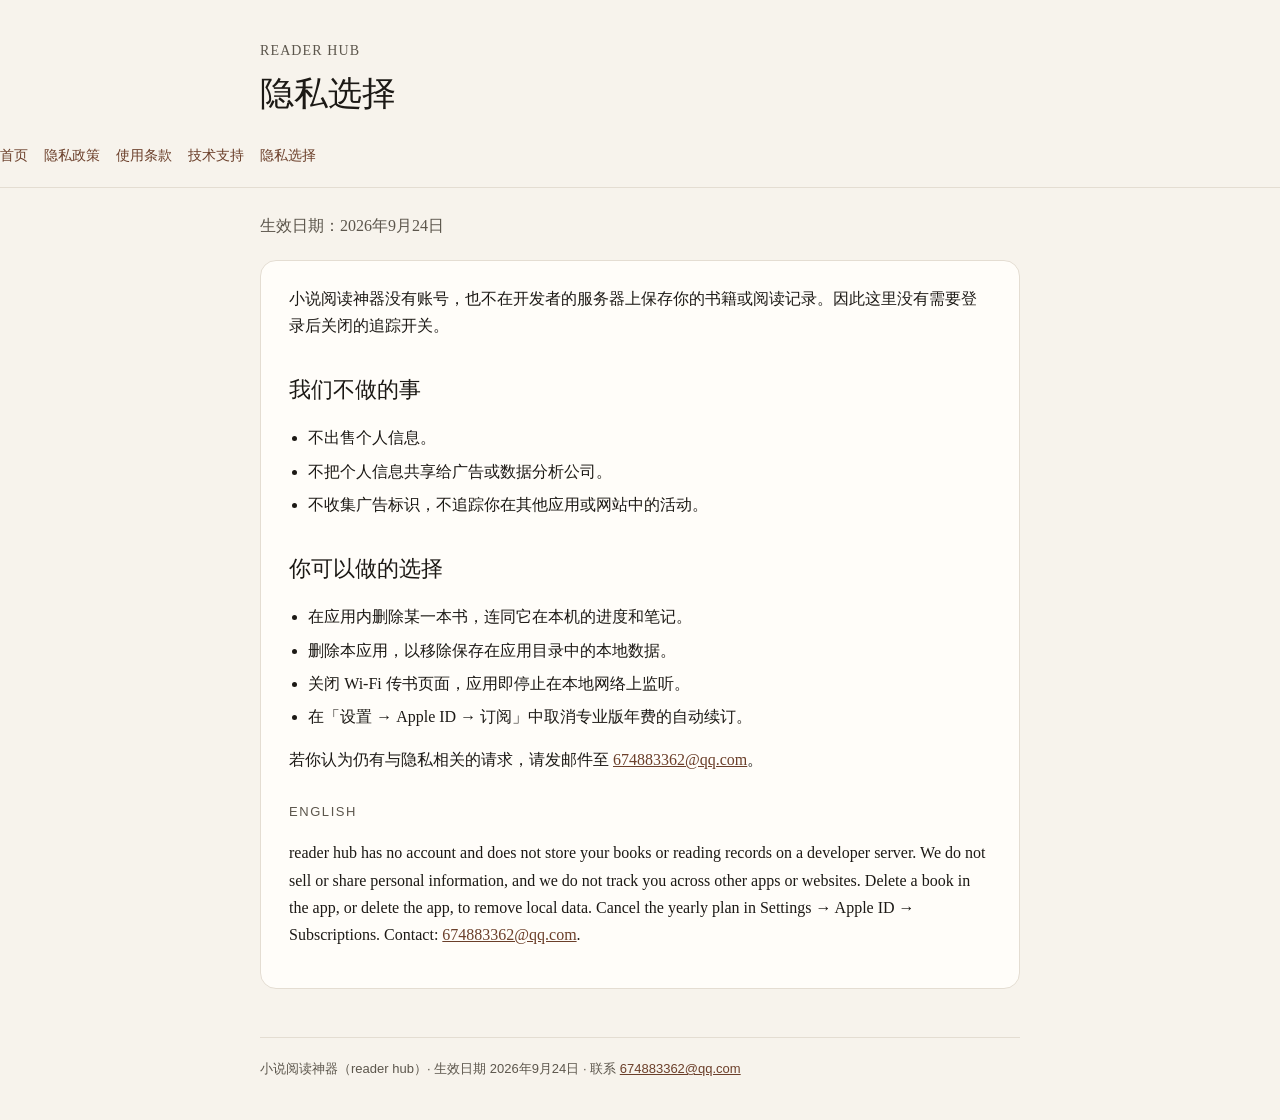
==== choices/index.html @ 91692af6 "Publish privacy policy, terms, and support pages for reader hub. Co-authored-by: Cursor <cursoragent" ====
<!DOCTYPE html>
<html lang="zh-Hans">
<head>
  <meta charset="utf-8">
  <meta name="viewport" content="width=device-width, initial-scale=1">
  <title>隐私选择 — reader hub</title>
  <link rel="stylesheet" href="../style.css">
</head>
<body>
  <header>
    <a class="brand" href="../">reader hub</a>
    <h1>隐私选择</h1>
  </header>
  <nav class="site">
    <a href="../">首页</a>
    <a href="../privacy/">隐私政策</a>
    <a href="../terms/">使用条款</a>
    <a href="../support/">技术支持</a>
    <a href="../choices/">隐私选择</a>
  </nav>
  <main>
    
<p class="meta">生效日期：2026年9月24日</p>
<section class="card">
  <p>小说阅读神器没有账号，也不在开发者的服务器上保存你的书籍或阅读记录。因此这里没有需要登录后关闭的追踪开关。</p>
  <h2>我们不做的事</h2>
  <ul>
    <li>不出售个人信息。</li>
    <li>不把个人信息共享给广告或数据分析公司。</li>
    <li>不收集广告标识，不追踪你在其他应用或网站中的活动。</li>
  </ul>
  <h2>你可以做的选择</h2>
  <ul>
    <li>在应用内删除某一本书，连同它在本机的进度和笔记。</li>
    <li>删除本应用，以移除保存在应用目录中的本地数据。</li>
    <li>关闭 Wi-Fi 传书页面，应用即停止在本地网络上监听。</li>
    <li>在「设置 → Apple ID → 订阅」中取消专业版年费的自动续订。</li>
  </ul>
  <p>若你认为仍有与隐私相关的请求，请发邮件至 <a href="mailto:674883362@qq.com">674883362@qq.com</a>。</p>
  <p class="lang">English</p>
  <p>reader hub has no account and does not store your books or reading records on a developer server. We do not sell or share personal information, and we do not track you across other apps or websites. Delete a book in the app, or delete the app, to remove local data. Cancel the yearly plan in Settings → Apple ID → Subscriptions. Contact: <a href="mailto:674883362@qq.com">674883362@qq.com</a>.</p>
</section>

  </main>
  <footer>
    小说阅读神器（reader hub）· 生效日期 2026年9月24日 · 联系 <a href="mailto:674883362@qq.com">674883362@qq.com</a>
  </footer>
</body>
</html>
---- style.css ----
:root {
  color-scheme: light;
  --ink: #1c1915;
  --muted: #5c564c;
  --line: #e4ddd2;
  --paper: #f7f3ec;
  --card: #fffdf9;
  --accent: #6b3f2a;
}
* { box-sizing: border-box; }
html { scroll-behavior: smooth; }
body {
  margin: 0;
  background: var(--paper);
  color: var(--ink);
  font-family: "Iowan Old Style", "Palatino Linotype", Palatino, "Songti SC", "Source Han Serif SC", serif;
  line-height: 1.7;
}
a { color: var(--accent); }
header, main, footer { width: min(760px, calc(100% - 40px)); margin: 0 auto; }
header { padding: 36px 0 12px; }
.brand { font-size: 14px; letter-spacing: 0.08em; text-transform: uppercase; color: var(--muted); text-decoration: none; }
h1 { font-weight: 500; font-size: 34px; line-height: 1.25; margin: 10px 0 8px; }
h2 { font-weight: 500; font-size: 22px; margin: 32px 0 8px; }
.lede, .meta { color: var(--muted); }
nav.site {
  display: flex; flex-wrap: wrap; gap: 8px 16px;
  padding: 8px 0 20px;
  border-bottom: 1px solid var(--line);
  font-family: -apple-system, BlinkMacSystemFont, "PingFang SC", sans-serif;
  font-size: 14px;
}
nav.site a { text-decoration: none; }
main { padding: 8px 0 48px; }
section.card {
  background: var(--card);
  border: 1px solid var(--line);
  border-radius: 16px;
  padding: 8px 28px 24px;
  margin-top: 20px;
}
ul { padding-left: 1.2em; }
li { margin: 6px 0; }
footer {
  border-top: 1px solid var(--line);
  padding: 20px 0 40px;
  color: var(--muted);
  font-family: -apple-system, BlinkMacSystemFont, "PingFang SC", sans-serif;
  font-size: 13px;
}
.lang {
  margin-top: 28px;
  font-family: -apple-system, BlinkMacSystemFont, "PingFang SC", sans-serif;
  font-size: 13px;
  letter-spacing: 0.12em;
  text-transform: uppercase;
  color: var(--muted);
}
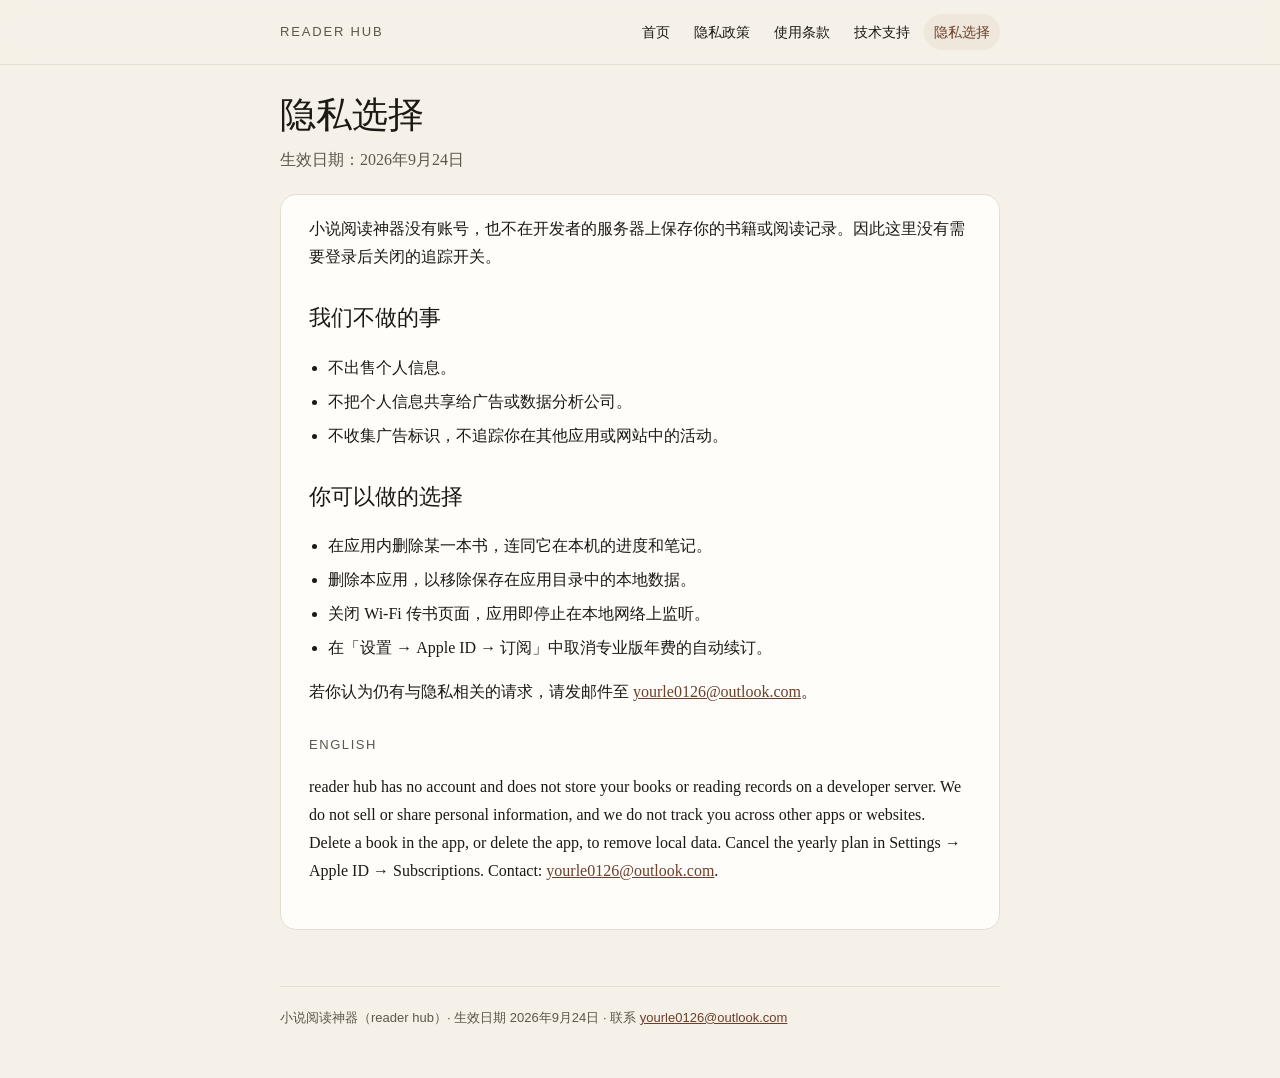
==== commit be87c528: "Align the top navigation with the page column and update the contact email. Co-authored-by: Cursor <" ====
--- a/choices/index.html
+++ b/choices/index.html
@@ -7,20 +7,22 @@
   <link rel="stylesheet" href="../style.css">
 </head>
 <body>
-  <header>
-    <a class="brand" href="../">reader hub</a>
-    <h1>隐私选择</h1>
+  <header class="bar">
+    <div class="wrap bar-inner">
+      <a class="brand" href="../">reader hub</a>
+      <nav class="site">
+      <a href="../">首页</a>
+      <a href="../privacy/">隐私政策</a>
+      <a href="../terms/">使用条款</a>
+      <a href="../support/">技术支持</a>
+      <a href="../choices/" class="current">隐私选择</a>
+      </nav>
+    </div>
   </header>
-  <nav class="site">
-    <a href="../">首页</a>
-    <a href="../privacy/">隐私政策</a>
-    <a href="../terms/">使用条款</a>
-    <a href="../support/">技术支持</a>
-    <a href="../choices/">隐私选择</a>
-  </nav>
-  <main>
-    
-<p class="meta">生效日期：2026年9月24日</p>
+  <div class="wrap">
+    <main>
+      <h1>隐私选择</h1>
+      <p class="meta">生效日期：2026年9月24日</p>
 <section class="card">
   <p>小说阅读神器没有账号，也不在开发者的服务器上保存你的书籍或阅读记录。因此这里没有需要登录后关闭的追踪开关。</p>
   <h2>我们不做的事</h2>
@@ -36,14 +38,14 @@
     <li>关闭 Wi-Fi 传书页面，应用即停止在本地网络上监听。</li>
     <li>在「设置 → Apple ID → 订阅」中取消专业版年费的自动续订。</li>
   </ul>
-  <p>若你认为仍有与隐私相关的请求，请发邮件至 <a href="mailto:674883362@qq.com">674883362@qq.com</a>。</p>
+  <p>若你认为仍有与隐私相关的请求，请发邮件至 <a href="mailto:yourle0126@outlook.com">yourle0126@outlook.com</a>。</p>
   <p class="lang">English</p>
-  <p>reader hub has no account and does not store your books or reading records on a developer server. We do not sell or share personal information, and we do not track you across other apps or websites. Delete a book in the app, or delete the app, to remove local data. Cancel the yearly plan in Settings → Apple ID → Subscriptions. Contact: <a href="mailto:674883362@qq.com">674883362@qq.com</a>.</p>
+  <p>reader hub has no account and does not store your books or reading records on a developer server. We do not sell or share personal information, and we do not track you across other apps or websites. Delete a book in the app, or delete the app, to remove local data. Cancel the yearly plan in Settings → Apple ID → Subscriptions. Contact: <a href="mailto:yourle0126@outlook.com">yourle0126@outlook.com</a>.</p>
 </section>
-
-  </main>
-  <footer>
-    小说阅读神器（reader hub）· 生效日期 2026年9月24日 · 联系 <a href="mailto:674883362@qq.com">674883362@qq.com</a>
-  </footer>
+    </main>
+    <footer>
+      小说阅读神器（reader hub）· 生效日期 2026年9月24日 · 联系 <a href="mailto:yourle0126@outlook.com">yourle0126@outlook.com</a>
+    </footer>
+  </div>
 </body>
 </html>
--- a/style.css
+++ b/style.css
@@ -3,9 +3,10 @@
   --ink: #1c1915;
   --muted: #5c564c;
   --line: #e4ddd2;
-  --paper: #f7f3ec;
+  --paper: #f6f1e8;
   --card: #fffdf9;
   --accent: #6b3f2a;
+  --chip: #efe7db;
 }
 * { box-sizing: border-box; }
 html { scroll-behavior: smooth; }
@@ -14,36 +15,77 @@
   background: var(--paper);
   color: var(--ink);
   font-family: "Iowan Old Style", "Palatino Linotype", Palatino, "Songti SC", "Source Han Serif SC", serif;
-  line-height: 1.7;
+  line-height: 1.75;
 }
 a { color: var(--accent); }
-header, main, footer { width: min(760px, calc(100% - 40px)); margin: 0 auto; }
-header { padding: 36px 0 12px; }
-.brand { font-size: 14px; letter-spacing: 0.08em; text-transform: uppercase; color: var(--muted); text-decoration: none; }
-h1 { font-weight: 500; font-size: 34px; line-height: 1.25; margin: 10px 0 8px; }
-h2 { font-weight: 500; font-size: 22px; margin: 32px 0 8px; }
-.lede, .meta { color: var(--muted); }
+.wrap {
+  width: min(720px, calc(100% - 40px));
+  margin: 0 auto;
+}
+.bar {
+  position: sticky;
+  top: 0;
+  z-index: 2;
+  background: color-mix(in srgb, var(--paper) 92%, transparent);
+  backdrop-filter: blur(10px);
+  border-bottom: 1px solid var(--line);
+}
+.bar-inner {
+  display: flex;
+  align-items: center;
+  justify-content: space-between;
+  gap: 16px 28px;
+  min-height: 64px;
+  padding: 10px 0;
+}
+.brand {
+  flex: 0 0 auto;
+  font-family: -apple-system, BlinkMacSystemFont, "PingFang SC", sans-serif;
+  font-size: 13px;
+  letter-spacing: 0.14em;
+  text-transform: uppercase;
+  color: var(--muted);
+  text-decoration: none;
+}
 nav.site {
-  display: flex; flex-wrap: wrap; gap: 8px 16px;
-  padding: 8px 0 20px;
-  border-bottom: 1px solid var(--line);
+  display: flex;
+  flex-wrap: wrap;
+  justify-content: flex-end;
+  gap: 4px;
   font-family: -apple-system, BlinkMacSystemFont, "PingFang SC", sans-serif;
   font-size: 14px;
 }
-nav.site a { text-decoration: none; }
-main { padding: 8px 0 48px; }
+nav.site a {
+  color: var(--ink);
+  text-decoration: none;
+  padding: 6px 10px;
+  border-radius: 999px;
+}
+nav.site a.current {
+  background: var(--chip);
+  color: var(--accent);
+}
+h1 {
+  font-weight: 500;
+  font-size: 36px;
+  line-height: 1.25;
+  margin: 28px 0 8px;
+}
+h2 { font-weight: 500; font-size: 22px; margin: 28px 0 8px; }
+.lede, .meta { color: var(--muted); margin: 0; }
+main { padding-bottom: 56px; }
 section.card {
   background: var(--card);
   border: 1px solid var(--line);
   border-radius: 16px;
-  padding: 8px 28px 24px;
+  padding: 4px 28px 28px;
   margin-top: 20px;
 }
 ul { padding-left: 1.2em; }
 li { margin: 6px 0; }
 footer {
   border-top: 1px solid var(--line);
-  padding: 20px 0 40px;
+  padding: 20px 0 48px;
   color: var(--muted);
   font-family: -apple-system, BlinkMacSystemFont, "PingFang SC", sans-serif;
   font-size: 13px;
@@ -56,3 +98,9 @@
   text-transform: uppercase;
   color: var(--muted);
 }
+@media (max-width: 680px) {
+  .bar-inner { align-items: flex-start; flex-direction: column; gap: 8px; padding: 14px 0; }
+  nav.site { justify-content: flex-start; margin-left: -10px; }
+  h1 { font-size: 30px; }
+  section.card { padding: 4px 18px 20px; }
+}
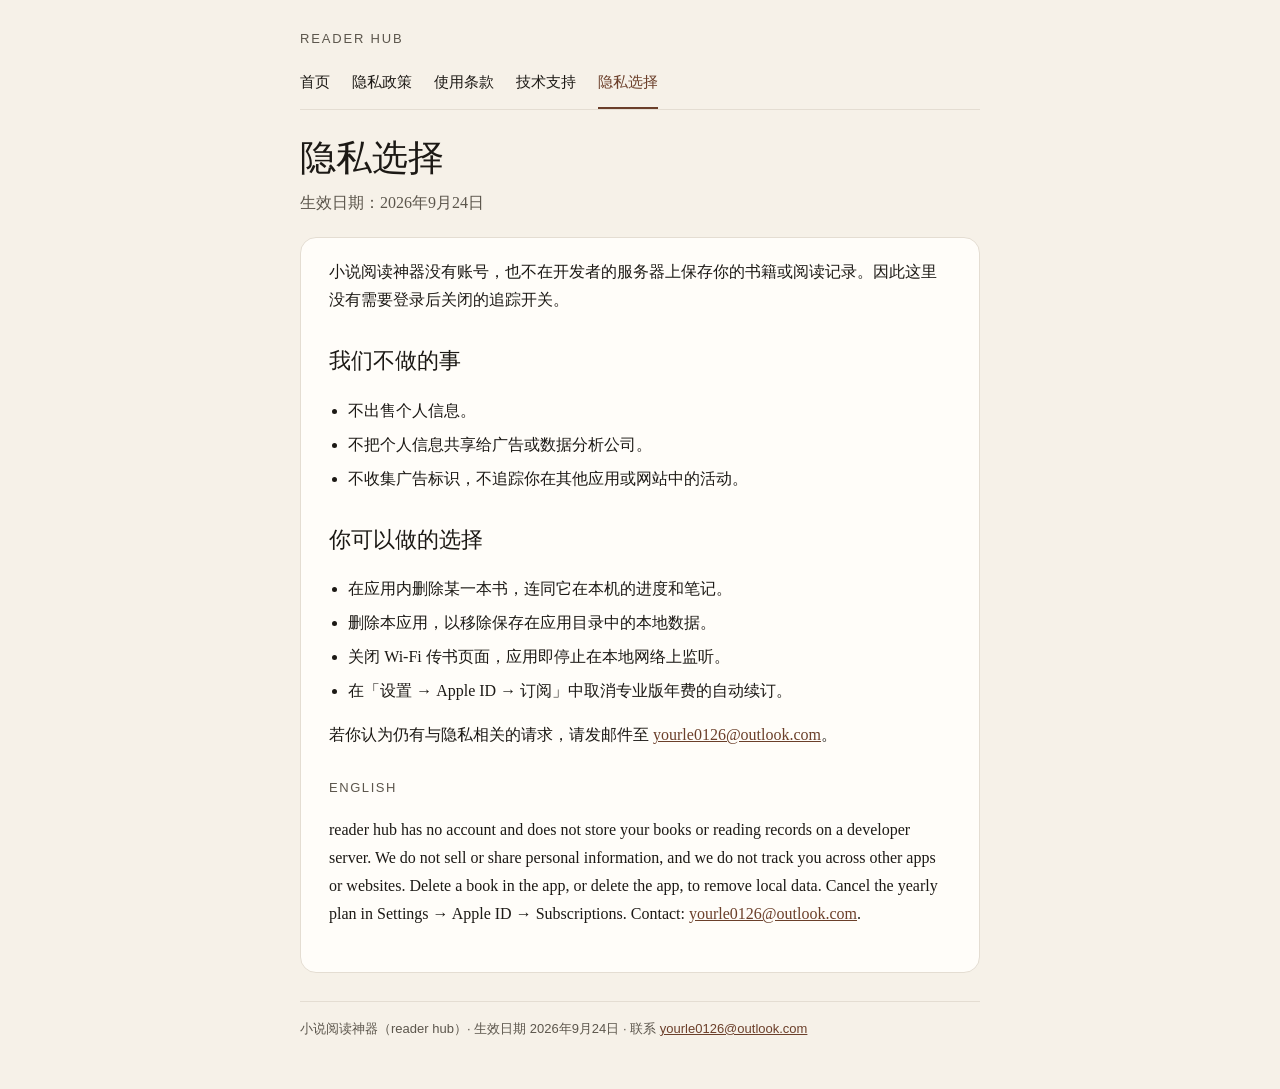
==== commit 45983530: "Align the navigation with the title on every page. Co-authored-by: Cursor <cursoragent@cursor.com>" ====
--- a/choices/index.html
+++ b/choices/index.html
@@ -4,22 +4,20 @@
   <meta charset="utf-8">
   <meta name="viewport" content="width=device-width, initial-scale=1">
   <title>隐私选择 — reader hub</title>
-  <link rel="stylesheet" href="../style.css">
+  <link rel="stylesheet" href="../style.css?v=5">
 </head>
 <body>
-  <header class="bar">
-    <div class="wrap bar-inner">
+  <div class="sheet">
+    <header>
       <a class="brand" href="../">reader hub</a>
       <nav class="site">
-      <a href="../">首页</a>
-      <a href="../privacy/">隐私政策</a>
-      <a href="../terms/">使用条款</a>
-      <a href="../support/">技术支持</a>
-      <a href="../choices/" class="current">隐私选择</a>
+        <a href="../">首页</a>
+        <a href="../privacy/">隐私政策</a>
+        <a href="../terms/">使用条款</a>
+        <a href="../support/">技术支持</a>
+        <a href="../choices/" class="current">隐私选择</a>
       </nav>
-    </div>
-  </header>
-  <div class="wrap">
+    </header>
     <main>
       <h1>隐私选择</h1>
       <p class="meta">生效日期：2026年9月24日</p>
--- a/style.css
+++ b/style.css
@@ -6,7 +6,6 @@
   --paper: #f6f1e8;
   --card: #fffdf9;
   --accent: #6b3f2a;
-  --chip: #efe7db;
 }
 * { box-sizing: border-box; }
 html { scroll-behavior: smooth; }
@@ -18,28 +17,15 @@
   line-height: 1.75;
 }
 a { color: var(--accent); }
-.wrap {
-  width: min(720px, calc(100% - 40px));
+
+/* One column. Brand, nav, title and body share the same left edge. */
+.sheet {
+  width: min(680px, calc(100% - 48px));
   margin: 0 auto;
-}
-.bar {
-  position: sticky;
-  top: 0;
-  z-index: 2;
-  background: color-mix(in srgb, var(--paper) 92%, transparent);
-  backdrop-filter: blur(10px);
-  border-bottom: 1px solid var(--line);
-}
-.bar-inner {
-  display: flex;
-  align-items: center;
-  justify-content: space-between;
-  gap: 16px 28px;
-  min-height: 64px;
-  padding: 10px 0;
+  padding: 28px 0 48px;
 }
 .brand {
-  flex: 0 0 auto;
+  display: block;
   font-family: -apple-system, BlinkMacSystemFont, "PingFang SC", sans-serif;
   font-size: 13px;
   letter-spacing: 0.14em;
@@ -50,30 +36,33 @@
 nav.site {
   display: flex;
   flex-wrap: wrap;
-  justify-content: flex-end;
-  gap: 4px;
+  justify-content: flex-start;
+  gap: 8px 22px;
+  margin: 18px 0 0;
+  padding: 0 0 14px;
+  border-bottom: 1px solid var(--line);
   font-family: -apple-system, BlinkMacSystemFont, "PingFang SC", sans-serif;
-  font-size: 14px;
+  font-size: 15px;
 }
 nav.site a {
   color: var(--ink);
   text-decoration: none;
-  padding: 6px 10px;
-  border-radius: 999px;
+  padding: 0;
 }
 nav.site a.current {
-  background: var(--chip);
   color: var(--accent);
+  box-shadow: inset 0 -2px 0 var(--accent);
+  padding-bottom: 12px;
+  margin-bottom: -14px;
 }
 h1 {
   font-weight: 500;
   font-size: 36px;
   line-height: 1.25;
-  margin: 28px 0 8px;
+  margin: 26px 0 8px;
 }
 h2 { font-weight: 500; font-size: 22px; margin: 28px 0 8px; }
 .lede, .meta { color: var(--muted); margin: 0; }
-main { padding-bottom: 56px; }
 section.card {
   background: var(--card);
   border: 1px solid var(--line);
@@ -84,8 +73,9 @@
 ul { padding-left: 1.2em; }
 li { margin: 6px 0; }
 footer {
+  margin-top: 28px;
   border-top: 1px solid var(--line);
-  padding: 20px 0 48px;
+  padding-top: 16px;
   color: var(--muted);
   font-family: -apple-system, BlinkMacSystemFont, "PingFang SC", sans-serif;
   font-size: 13px;
@@ -98,9 +88,21 @@
   text-transform: uppercase;
   color: var(--muted);
 }
-@media (max-width: 680px) {
-  .bar-inner { align-items: flex-start; flex-direction: column; gap: 8px; padding: 14px 0; }
-  nav.site { justify-content: flex-start; margin-left: -10px; }
+
+/* Cached first version: nav was a full-width sibling, title sat in a centered column. */
+body > header,
+body > nav.site,
+body > main,
+body > footer {
+  width: min(680px, calc(100% - 48px));
+  margin-left: auto;
+  margin-right: auto;
+}
+body > nav.site { padding-left: 0; padding-right: 0; }
+
+@media (max-width: 640px) {
+  .sheet { width: min(680px, calc(100% - 32px)); }
   h1 { font-size: 30px; }
   section.card { padding: 4px 18px 20px; }
+  nav.site { gap: 8px 16px; }
 }
